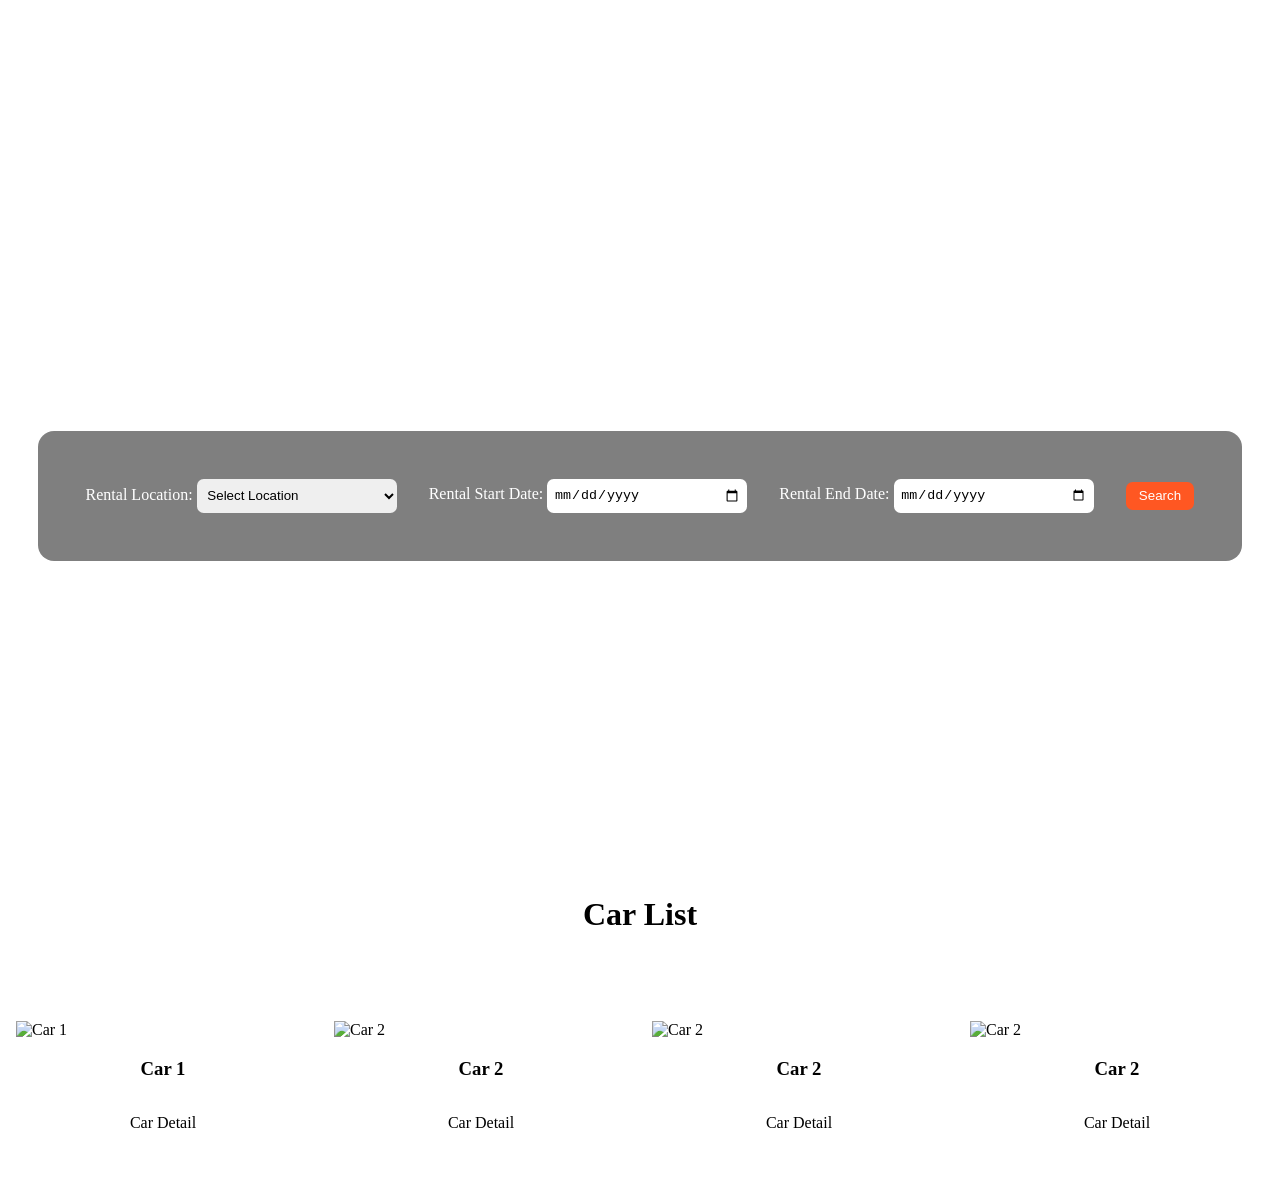
==== tugas/index.html @ 284d4218 "car rental" ====
<!DOCTYPE html>
<html lang="en">

<head>
    <meta charset="UTF-8">
    <meta name="viewport" content="width=device-width, initial-scale=1.0">
    <title>Car Rental</title>
    <link rel="stylesheet" href="style1.css"/>

</head>

<body>
    <div id="search">
        <div class="title">
            <h1>Car Rental</h1>
            <p>Find the perfect car for your next adventure</p>
            <hr>
        </div>
        <div class="form-container">
            <div class="form-group">
                <label for="pickup">Rental Location:</label>
                <select id="pickup" name="pickup">
                    <option value="">Select Location</option>
                    <option value="location1">Yogyakarta</option>
                    <option value="location2">Bali</option>
                </select>
            </div>
            <div class="form-group">
                <label for="pickup-date">Rental Start Date:</label>
                <input type="date" id="pickup-date" name="pickup-date">
            </div>
            <div class="form-group">
                <label for="return-date">Rental End Date:</label>
                <input type="date" id="return-date" name="return-date">
            </div>
            <button type="submit">Search</button>
        </div>
    </div>

    <div class="car-list">
        <h2>Car List</h2>
        <div class="car-item">
            <img src="url" alt="Car 1">
            <h3>Car 1</h3>
            <p>Car Detail</p>
        </div>
        <div class="car-item">
            <img src="url" alt="Car 2">
            <h3>Car 2</h3>
            <p>Car Detail</p>
        </div>
        <div class="car-item">
            <img src="url" alt="Car 2">
            <h3>Car 2</h3>
            <p>Car Detail</p>
        </div>
        <div class="car-item">
            <img src="url" alt="Car 2">
            <h3>Car 2</h3>
            <p>Car Detail</p>
        </div>
    </div>
</body>

</html>
---- tugas/style1.css ----
#search {
    width: 100%;
    height: 50em;
    background-image: url("https://images.unsplash.com/photo-1610809376778-928ee2c3a561?q=80&w=2340&auto=format&fit=crop&ixlib=rb-4.1.0&ixid=M3wxMjA3fDB8MHxwaG90by1wYWdlfHx8fGVufDB8fHx8fA%3D%3D");
    background-size: cover;
    display: flex;
    justify-content: center;
    align-items: center;
    flex-direction: column;
}

body {
    margin: 0;
}

.title {
    color: white;
    text-align: center;
}

.title h1 {
    font-size: 3em;
    margin: 0;
}

.title p {
    font-size: 1.5em;
    margin: 0.5em 0;
}

.title hr {
    width: 50em;
    max-width: 90vw;
    border: 1px solid white;
    margin: 3em auto;
    opacity: 0.5;
}

.form-container {
    background-color: rgba(0, 0, 0, 0.5);
    display: flex;
    justify-content: center;
    align-items: center;
    padding: 3em;
    border-radius: 1em;
    color: white;
    gap: 2em;
}

.form-container select,
.form-container input {
    box-sizing: border-box;
    padding: 0.5em;
    border: none;
    border-radius: 0.5em;
    width: 15em;
    height: 2.5em;
}

.form-container button {
    padding: 0.5em 1em;
    border: none;
    border-radius: 0.5em;
    background-color: #ff5722;
    color: white;
    cursor: pointer;
}

.car-list {
    display: grid;
    grid-template-columns: repeat(auto-fit, minmax(16rem, 1fr));
    gap: 1.5em;
    align-content: center;
    padding: 2em 1em;
    align-items: start;
    max-width: 80rem;
    margin: 0 auto;
}

.car-list h2 {
    font-size: 2em;
    margin: 2em 0;
    grid-column: 1 / -1;
    text-align: center;
}

.car-item {
    display: flex;
    justify-content: center;
    align-items: center;
    flex-direction: column;
    width: min(22rem, 100%);
}

.car-item img {
    width: 100%;
    height: auto;
    object-fit: cover;
}
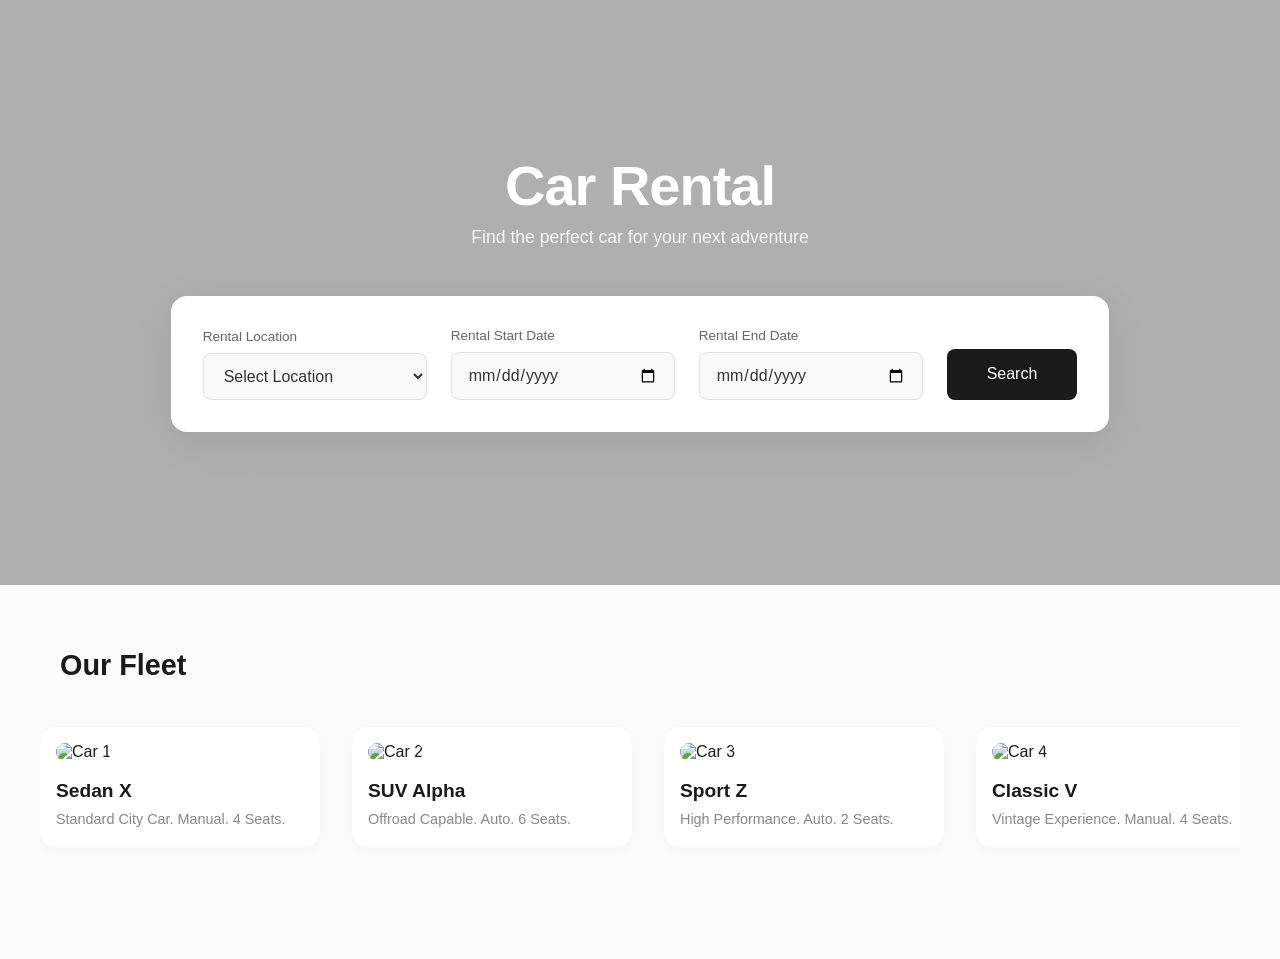
==== commit 52017be4: "modified" ====
--- a/tugas/index.html
+++ b/tugas/index.html
@@ -1,24 +1,20 @@
 <!DOCTYPE html>
 <html lang="en">
-
 <head>
     <meta charset="UTF-8">
     <meta name="viewport" content="width=device-width, initial-scale=1.0">
     <title>Car Rental</title>
     <link rel="stylesheet" href="style1.css"/>
-
 </head>
-
 <body>
     <div id="search">
         <div class="title">
             <h1>Car Rental</h1>
             <p>Find the perfect car for your next adventure</p>
-            <hr>
         </div>
         <div class="form-container">
             <div class="form-group">
-                <label for="pickup">Rental Location:</label>
+                <label for="pickup">Rental Location</label>
                 <select id="pickup" name="pickup">
                     <option value="">Select Location</option>
                     <option value="location1">Yogyakarta</option>
@@ -26,40 +22,46 @@
                 </select>
             </div>
             <div class="form-group">
-                <label for="pickup-date">Rental Start Date:</label>
+                <label for="pickup-date">Rental Start Date</label>
                 <input type="date" id="pickup-date" name="pickup-date">
             </div>
             <div class="form-group">
-                <label for="return-date">Rental End Date:</label>
+                <label for="return-date">Rental End Date</label>
                 <input type="date" id="return-date" name="return-date">
             </div>
             <button type="submit">Search</button>
         </div>
     </div>
 
-    <div class="car-list">
-        <h2>Car List</h2>
-        <div class="car-item">
-            <img src="url" alt="Car 1">
-            <h3>Car 1</h3>
-            <p>Car Detail</p>
-        </div>
-        <div class="car-item">
-            <img src="url" alt="Car 2">
-            <h3>Car 2</h3>
-            <p>Car Detail</p>
-        </div>
-        <div class="car-item">
-            <img src="url" alt="Car 2">
-            <h3>Car 2</h3>
-            <p>Car Detail</p>
-        </div>
-        <div class="car-item">
-            <img src="url" alt="Car 2">
-            <h3>Car 2</h3>
-            <p>Car Detail</p>
+    <div class="car-list-wrapper">
+        <h2>Our Fleet</h2>
+        <div class="car-list">
+            <div class="car-item">
+                <img src="https://images.unsplash.com/photo-1503376712344-652d2f1f3a56?auto=format&fit=crop&w=600&q=80" alt="Car 1">
+                <h3>Sedan X</h3>
+                <p>Standard City Car. Manual. 4 Seats.</p>
+            </div>
+            <div class="car-item">
+                <img src="https://images.unsplash.com/photo-1549317661-bd32c8ce0db2?auto=format&fit=crop&w=600&q=80" alt="Car 2">
+                <h3>SUV Alpha</h3>
+                <p>Offroad Capable. Auto. 6 Seats.</p>
+            </div>
+            <div class="car-item">
+                <img src="https://images.unsplash.com/photo-1552519507-da3b142c6e3d?auto=format&fit=crop&w=600&q=80" alt="Car 3">
+                <h3>Sport Z</h3>
+                <p>High Performance. Auto. 2 Seats.</p>
+            </div>
+            <div class="car-item">
+                <img src="https://images.unsplash.com/photo-1494976388531-d1058494cdd8?auto=format&fit=crop&w=600&q=80" alt="Car 4">
+                <h3>Classic V</h3>
+                <p>Vintage Experience. Manual. 4 Seats.</p>
+            </div>
+            <div class="car-item">
+                <img src="https://images.unsplash.com/photo-1583121274602-3e2820c69888?auto=format&fit=crop&w=600&q=80" alt="Car 5">
+                <h3>Hatchback</h3>
+                <p>Compact & Efficient. Auto. 4 Seats.</p>
+            </div>
         </div>
     </div>
 </body>
-
 </html>
--- a/tugas/style1.css
+++ b/tugas/style1.css
@@ -1,99 +1,169 @@
+* {
+    box-sizing: border-box;
+}
+
+body {
+    margin: 0;
+    font-family: -apple-system, BlinkMacSystemFont, "Segoe UI", Roboto, Helvetica, Arial, sans-serif;
+    background-color: #fbfbfb;
+    color: #1a1a1a;
+}
+
 #search {
     width: 100%;
-    height: 50em;
-    background-image: url("https://images.unsplash.com/photo-1610809376778-928ee2c3a561?q=80&w=2340&auto=format&fit=crop&ixlib=rb-4.1.0&ixid=M3wxMjA3fDB8MHxwaG90by1wYWdlfHx8fGVufDB8fHx8fA%3D%3D");
+    height: 65vh;
+    background-image: linear-gradient(rgba(0, 0, 0, 0.3), rgba(0, 0, 0, 0.3)), url("https://images.unsplash.com/photo-1610809376778-928ee2c3a561?q=80&w=2340&auto=format&fit=crop");
     background-size: cover;
+    background-position: center;
     display: flex;
     justify-content: center;
     align-items: center;
     flex-direction: column;
-}
-
-body {
-    margin: 0;
+    padding: 2em;
 }
 
 .title {
-    color: white;
+    color: #ffffff;
     text-align: center;
+    margin-bottom: 3em;
 }
 
 .title h1 {
-    font-size: 3em;
+    font-size: 3.5em;
+    font-weight: 600;
     margin: 0;
+    letter-spacing: -1px;
 }
 
 .title p {
-    font-size: 1.5em;
-    margin: 0.5em 0;
-}
-
-.title hr {
-    width: 50em;
-    max-width: 90vw;
-    border: 1px solid white;
-    margin: 3em auto;
-    opacity: 0.5;
+    font-size: 1.1em;
+    font-weight: 300;
+    margin: 0.5em 0 0 0;
+    opacity: 0.9;
 }
 
 .form-container {
-    background-color: rgba(0, 0, 0, 0.5);
+    background-color: #ffffff;
     display: flex;
     justify-content: center;
-    align-items: center;
-    padding: 3em;
-    border-radius: 1em;
-    color: white;
-    gap: 2em;
+    align-items: flex-end;
+    padding: 2em;
+    border-radius: 16px;
+    gap: 1.5em;
+    box-shadow: 0 10px 40px rgba(0, 0, 0, 0.08);
+    flex-wrap: wrap;
+}
+
+.form-group {
+    display: flex;
+    flex-direction: column;
+    gap: 0.6em;
+}
+
+.form-group label {
+    font-size: 0.85em;
+    font-weight: 500;
+    color: #666666;
 }
 
 .form-container select,
 .form-container input {
-    box-sizing: border-box;
-    padding: 0.5em;
-    border: none;
-    border-radius: 0.5em;
-    width: 15em;
-    height: 2.5em;
+    padding: 0.8em 1em;
+    border: 1px solid #e0e0e0;
+    background-color: #f9f9f9;
+    border-radius: 8px;
+    width: 14em;
+    font-family: inherit;
+    font-size: 1em;
+    color: #333333;
+    outline: none;
+    transition: border-color 0.2s, background-color 0.2s;
+}
+
+.form-container select:focus,
+.form-container input:focus {
+    border-color: #1a1a1a;
+    background-color: #ffffff;
 }
 
 .form-container button {
-    padding: 0.5em 1em;
+    padding: 0.8em 2.5em;
+    height: 3.2em;
     border: none;
-    border-radius: 0.5em;
-    background-color: #ff5722;
-    color: white;
+    border-radius: 8px;
+    background-color: #1a1a1a;
+    color: #ffffff;
     cursor: pointer;
+    font-family: inherit;
+    font-weight: 500;
+    font-size: 1em;
+    transition: background-color 0.2s, transform 0.2s;
+}
+
+.form-container button:hover {
+    background-color: #333333;
+    transform: translateY(-2px);
+}
+
+.car-list-wrapper {
+    max-width: 1200px;
+    margin: 4em auto;
+}
+
+.car-list-wrapper h2 {
+    font-size: 1.8em;
+    font-weight: 600;
+    margin: 0 0 1em 20px;
+    color: #1a1a1a;
 }
 
 .car-list {
-    display: grid;
-    grid-template-columns: repeat(auto-fit, minmax(16rem, 1fr));
-    gap: 1.5em;
-    align-content: center;
-    padding: 2em 1em;
-    align-items: start;
-    max-width: 80rem;
-    margin: 0 auto;
+    display: flex;
+    gap: 2em;
+    padding: 1em 20px 3em 20px;
+    overflow-x: auto;
+    scroll-behavior: smooth;
+    scroll-snap-type: x mandatory;
 }
 
-.car-list h2 {
-    font-size: 2em;
-    margin: 2em 0;
-    grid-column: 1 / -1;
-    text-align: center;
+.car-list::-webkit-scrollbar {
+    display: none;
 }
 
 .car-item {
-    display: flex;
-    justify-content: center;
-    align-items: center;
-    flex-direction: column;
-    width: min(22rem, 100%);
+    flex: 0 0 auto;
+    width: 280px;
+    background-color: #ffffff;
+    border-radius: 16px;
+    padding: 1em;
+    scroll-snap-align: start;
+    box-shadow: 0 4px 15px rgba(0, 0, 0, 0.03);
+    transition: transform 0.3s, box-shadow 0.3s;
+}
+
+.car-item:hover {
+    transform: translateY(-5px);
+    box-shadow: 0 12px 25px rgba(0, 0, 0, 0.08);
 }
 
 .car-item img {
     width: 100%;
-    height: auto;
+    height: 180px;
     object-fit: cover;
+    border-radius: 12px;
+    margin-bottom: 1.2em;
+}
+
+.car-item h3 {
+    margin: 0;
+    font-size: 1.2em;
+    font-weight: 600;
+    color: #1a1a1a;
+}
+
+.car-item p {
+    margin: 0.5em 0 0 0;
+    font-size: 0.9em;
+    color: #888888;
+    line-height: 1.5;
 }
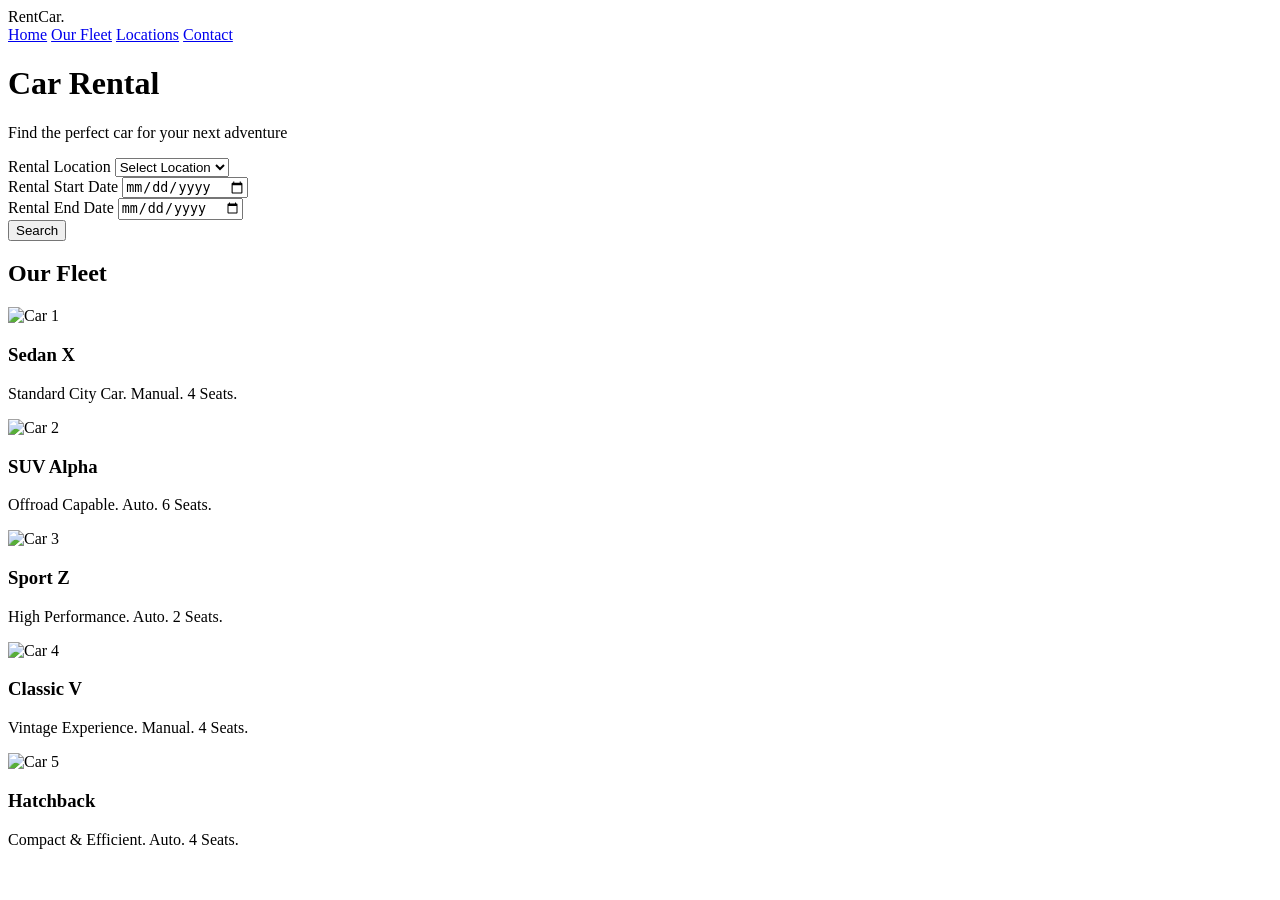
==== commit c4ddaae3: "Update index.html" ====
--- a/tugas/index.html
+++ b/tugas/index.html
@@ -4,9 +4,19 @@
     <meta charset="UTF-8">
     <meta name="viewport" content="width=device-width, initial-scale=1.0">
     <title>Car Rental</title>
-    <link rel="stylesheet" href="style1.css"/>
+    <link rel="stylesheet" href="style.css"/>
 </head>
 <body>
+    <header class="navbar">
+        <div class="logo">RentCar.</div>
+        <nav>
+            <a href="#">Home</a>
+            <a href="#">Our Fleet</a>
+            <a href="#">Locations</a>
+            <a href="#">Contact</a>
+        </nav>
+    </header>
+
     <div id="search">
         <div class="title">
             <h1>Car Rental</h1>
@@ -64,4 +74,4 @@
         </div>
     </div>
 </body>
-</html>+</html>
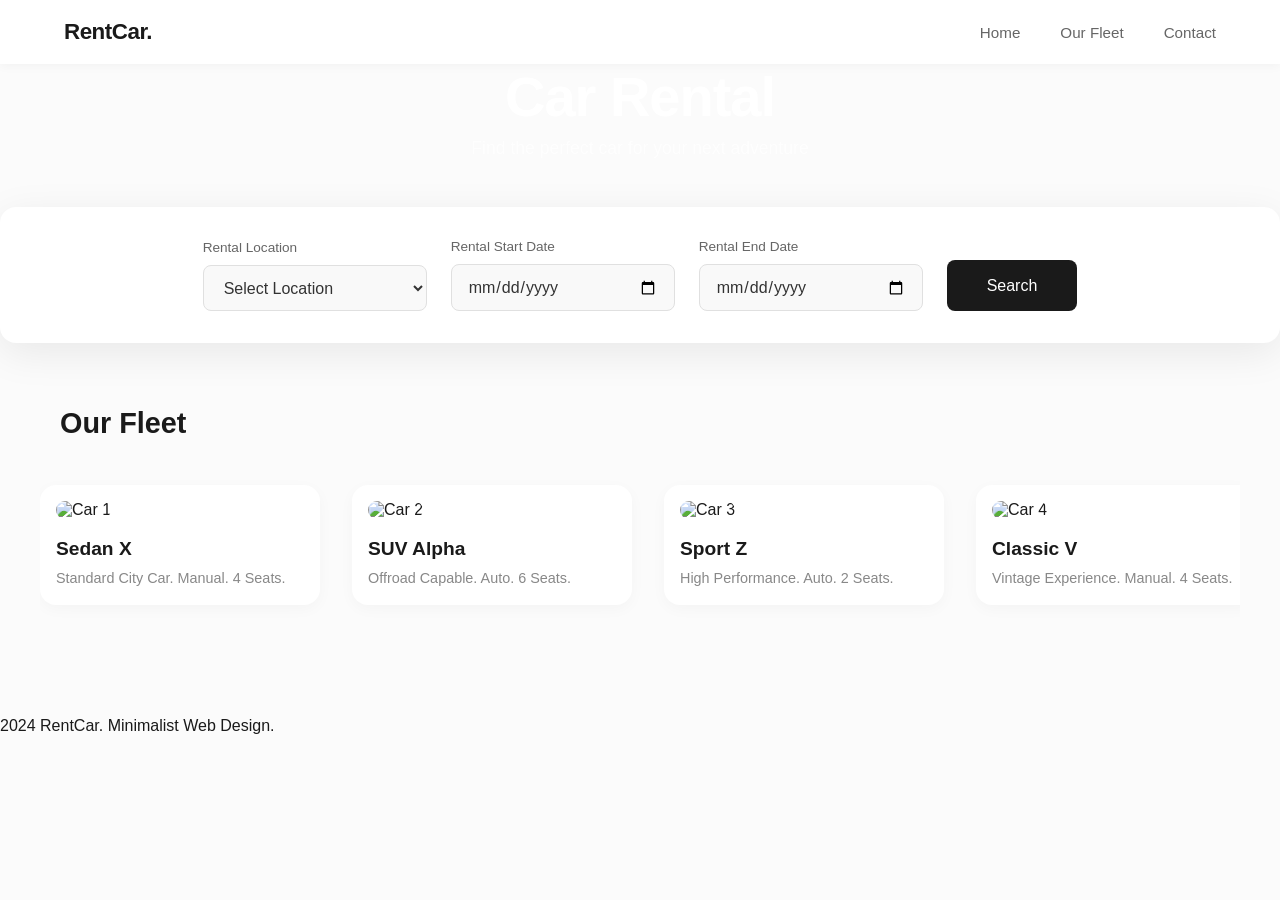
==== commit 8a0f95bc: "Update index.html" ====
--- a/tugas/index.html
+++ b/tugas/index.html
@@ -1,5 +1,5 @@
 <!DOCTYPE html>
-<html lang="en">
+<html lang="id">
 <head>
     <meta charset="UTF-8">
     <meta name="viewport" content="width=device-width, initial-scale=1.0">
@@ -10,40 +10,41 @@
     <header class="navbar">
         <div class="logo">RentCar.</div>
         <nav>
-            <a href="#">Home</a>
-            <a href="#">Our Fleet</a>
-            <a href="#">Locations</a>
-            <a href="#">Contact</a>
+            <a href="#home">Home</a>
+            <a href="#fleet">Our Fleet</a>
+            <a href="#contact">Contact</a>
         </nav>
     </header>
 
-    <div id="search">
-        <div class="title">
-            <h1>Car Rental</h1>
-            <p>Find the perfect car for your next adventure</p>
-        </div>
-        <div class="form-container">
-            <div class="form-group">
-                <label for="pickup">Rental Location</label>
-                <select id="pickup" name="pickup">
-                    <option value="">Select Location</option>
-                    <option value="location1">Yogyakarta</option>
-                    <option value="location2">Bali</option>
-                </select>
+    <div id="home">
+        <div class="hero-content">
+            <div class="title">
+                <h1>Car Rental</h1>
+                <p>Find the perfect car for your next adventure</p>
             </div>
-            <div class="form-group">
-                <label for="pickup-date">Rental Start Date</label>
-                <input type="date" id="pickup-date" name="pickup-date">
+            <div class="form-container">
+                <div class="form-group">
+                    <label for="pickup">Rental Location</label>
+                    <select id="pickup" name="pickup">
+                        <option value="">Select Location</option>
+                        <option value="location1">Yogyakarta</option>
+                        <option value="location2">Bali</option>
+                    </select>
+                </div>
+                <div class="form-group">
+                    <label for="pickup-date">Rental Start Date</label>
+                    <input type="date" id="pickup-date" name="pickup-date">
+                </div>
+                <div class="form-group">
+                    <label for="return-date">Rental End Date</label>
+                    <input type="date" id="return-date" name="return-date">
+                </div>
+                <button type="submit">Search</button>
             </div>
-            <div class="form-group">
-                <label for="return-date">Rental End Date</label>
-                <input type="date" id="return-date" name="return-date">
-            </div>
-            <button type="submit">Search</button>
         </div>
     </div>
 
-    <div class="car-list-wrapper">
+    <div id="fleet" class="car-list-wrapper">
         <h2>Our Fleet</h2>
         <div class="car-list">
             <div class="car-item">
@@ -73,5 +74,9 @@
             </div>
         </div>
     </div>
+
+    <div id="contact" class="footer-simple">
+        <p>2024 RentCar. Minimalist Web Design.</p>
+    </div>
 </body>
 </html>
--- a/tugas/style.css
+++ b/tugas/style.css
@@ -0,0 +1,205 @@
+* {
+    box-sizing: border-box;
+}
+
+body {
+    margin: 0;
+    font-family: -apple-system, BlinkMacSystemFont, "Segoe UI", Roboto, Helvetica, Arial, sans-serif;
+    background-color: #fbfbfb;
+    color: #1a1a1a;
+}
+
+.navbar {
+    display: flex;
+    justify-content: space-between;
+    align-items: center;
+    padding: 1.2em 4em;
+    background-color: #ffffff;
+    box-shadow: 0 2px 10px rgba(0, 0, 0, 0.04);
+    position: sticky;
+    top: 0;
+    z-index: 1000;
+}
+
+.logo {
+    font-size: 1.4em;
+    font-weight: 700;
+    color: #1a1a1a;
+    letter-spacing: -0.5px;
+}
+
+.navbar nav {
+    display: flex;
+    gap: 2.5em;
+}
+
+.navbar nav a {
+    text-decoration: none;
+    color: #666666;
+    font-weight: 500;
+    font-size: 0.95em;
+    transition: color 0.2s;
+}
+
+.navbar nav a:hover {
+    color: #1a1a1a;
+}
+
+#search {
+    width: 100%;
+    height: 65vh;
+    background-image: linear-gradient(rgba(0, 0, 0, 0.3), rgba(0, 0, 0, 0.3)), url("https://images.unsplash.com/photo-1610809376778-928ee2c3a561?q=80&w=2340&auto=format&fit=crop");
+    background-size: cover;
+    background-position: center;
+    display: flex;
+    justify-content: center;
+    align-items: center;
+    flex-direction: column;
+    padding: 2em;
+}
+
+.title {
+    color: #ffffff;
+    text-align: center;
+    margin-bottom: 3em;
+}
+
+.title h1 {
+    font-size: 3.5em;
+    font-weight: 600;
+    margin: 0;
+    letter-spacing: -1px;
+}
+
+.title p {
+    font-size: 1.1em;
+    font-weight: 300;
+    margin: 0.5em 0 0 0;
+    opacity: 0.9;
+}
+
+.form-container {
+    background-color: #ffffff;
+    display: flex;
+    justify-content: center;
+    align-items: flex-end;
+    padding: 2em;
+    border-radius: 16px;
+    gap: 1.5em;
+    box-shadow: 0 10px 40px rgba(0, 0, 0, 0.08);
+    flex-wrap: wrap;
+}
+
+.form-group {
+    display: flex;
+    flex-direction: column;
+    gap: 0.6em;
+}
+
+.form-group label {
+    font-size: 0.85em;
+    font-weight: 500;
+    color: #666666;
+}
+
+.form-container select,
+.form-container input {
+    padding: 0.8em 1em;
+    border: 1px solid #e0e0e0;
+    background-color: #f9f9f9;
+    border-radius: 8px;
+    width: 14em;
+    font-family: inherit;
+    font-size: 1em;
+    color: #333333;
+    outline: none;
+    transition: border-color 0.2s, background-color 0.2s;
+}
+
+.form-container select:focus,
+.form-container input:focus {
+    border-color: #1a1a1a;
+    background-color: #ffffff;
+}
+
+.form-container button {
+    padding: 0.8em 2.5em;
+    height: 3.2em;
+    border: none;
+    border-radius: 8px;
+    background-color: #1a1a1a;
+    color: #ffffff;
+    cursor: pointer;
+    font-family: inherit;
+    font-weight: 500;
+    font-size: 1em;
+    transition: background-color 0.2s, transform 0.2s;
+}
+
+.form-container button:hover {
+    background-color: #333333;
+    transform: translateY(-2px);
+}
+
+.car-list-wrapper {
+    max-width: 1200px;
+    margin: 4em auto;
+}
+
+.car-list-wrapper h2 {
+    font-size: 1.8em;
+    font-weight: 600;
+    margin: 0 0 1em 20px;
+    color: #1a1a1a;
+}
+
+.car-list {
+    display: flex;
+    gap: 2em;
+    padding: 1em 20px 3em 20px;
+    overflow-x: auto;
+    scroll-behavior: smooth;
+    scroll-snap-type: x mandatory;
+}
+
+.car-list::-webkit-scrollbar {
+    display: none;
+}
+
+.car-item {
+    flex: 0 0 auto;
+    width: 280px;
+    background-color: #ffffff;
+    border-radius: 16px;
+    padding: 1em;
+    scroll-snap-align: start;
+    box-shadow: 0 4px 15px rgba(0, 0, 0, 0.03);
+    transition: transform 0.3s, box-shadow 0.3s;
+}
+
+.car-item:hover {
+    transform: translateY(-5px);
+    box-shadow: 0 12px 25px rgba(0, 0, 0, 0.08);
+}
+
+.car-item img {
+    width: 100%;
+    height: 180px;
+    object-fit: cover;
+    border-radius: 12px;
+    margin-bottom: 1.2em;
+}
+
+.car-item h3 {
+    margin: 0;
+    font-size: 1.2em;
+    font-weight: 600;
+    color: #1a1a1a;
+}
+
+.car-item p {
+    margin: 0.5em 0 0 0;
+    font-size: 0.9em;
+    color: #888888;
+    line-height: 1.5;
+}
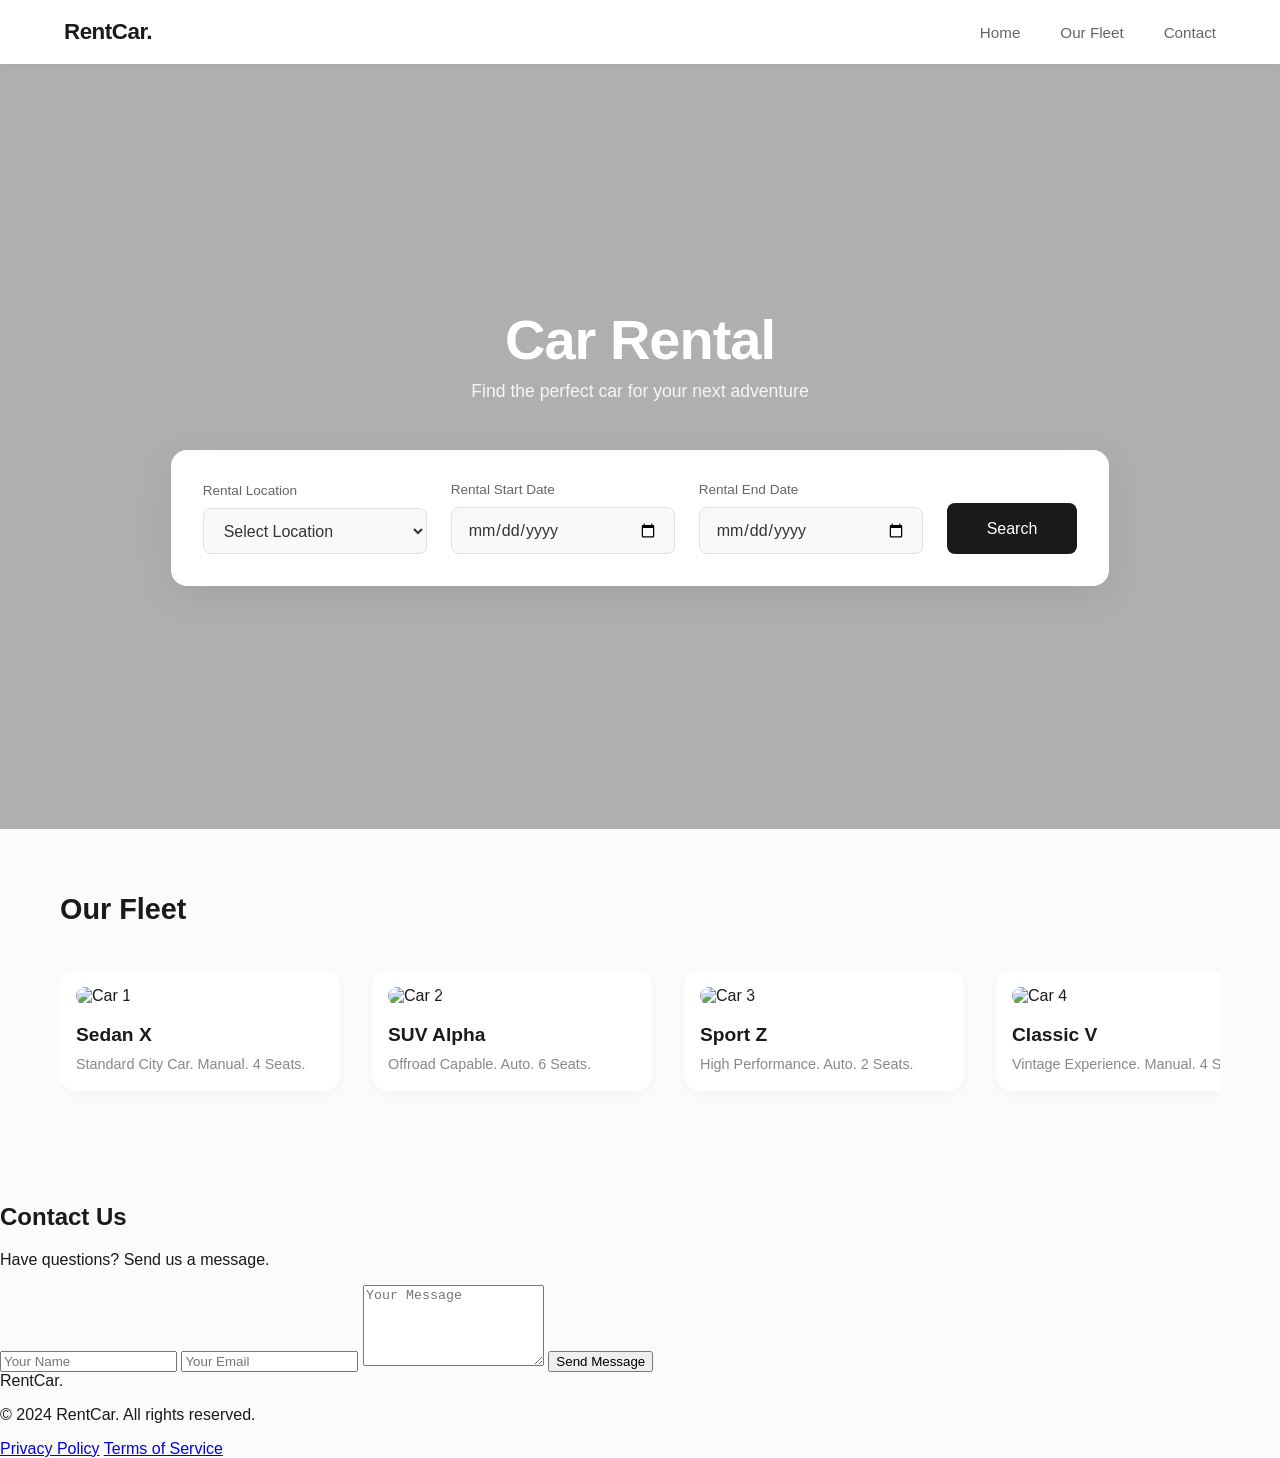
==== commit cf319b5c: "Update index.html" ====
--- a/tugas/index.html
+++ b/tugas/index.html
@@ -75,8 +75,28 @@
         </div>
     </div>
 
-    <div id="contact" class="footer-simple">
-        <p>2024 RentCar. Minimalist Web Design.</p>
+    <div id="contact" class="contact-section">
+        <div class="contact-container">
+            <h2>Contact Us</h2>
+            <p>Have questions? Send us a message.</p>
+            <form class="contact-form">
+                <input type="text" placeholder="Your Name" required>
+                <input type="email" placeholder="Your Email" required>
+                <textarea placeholder="Your Message" rows="5" required></textarea>
+                <button type="submit">Send Message</button>
+            </form>
+        </div>
     </div>
+
+    <footer class="main-footer">
+        <div class="footer-content">
+            <div class="footer-logo">RentCar.</div>
+            <p>&copy; 2024 RentCar. All rights reserved.</p>
+            <div class="footer-links">
+                <a href="#">Privacy Policy</a>
+                <a href="#">Terms of Service</a>
+            </div>
+        </div>
+    </footer>
 </body>
 </html>
--- a/tugas/style.css
+++ b/tugas/style.css
@@ -1,5 +1,6 @@
 * {
     box-sizing: border-box;
+    scroll-behavior: smooth;
 }
 
 body {
@@ -45,17 +46,23 @@
     color: #1a1a1a;
 }
 
-#search {
+#home {
     width: 100%;
-    height: 65vh;
+    height: 85vh;
     background-image: linear-gradient(rgba(0, 0, 0, 0.3), rgba(0, 0, 0, 0.3)), url("https://images.unsplash.com/photo-1610809376778-928ee2c3a561?q=80&w=2340&auto=format&fit=crop");
     background-size: cover;
     background-position: center;
     display: flex;
     justify-content: center;
     align-items: center;
+    padding: 2em;
+}
+
+.hero-content {
+    display: flex;
     flex-direction: column;
-    padding: 2em;
+    align-items: center;
+    width: 100%;
 }
 
 .title {
@@ -88,6 +95,7 @@
     gap: 1.5em;
     box-shadow: 0 10px 40px rgba(0, 0, 0, 0.08);
     flex-wrap: wrap;
+    max-width: 1000px;
 }
 
 .form-group {
@@ -144,19 +152,20 @@
 .car-list-wrapper {
     max-width: 1200px;
     margin: 4em auto;
+    padding: 0 20px;
 }
 
 .car-list-wrapper h2 {
     font-size: 1.8em;
     font-weight: 600;
-    margin: 0 0 1em 20px;
+    margin: 0 0 1em 0;
     color: #1a1a1a;
 }
 
 .car-list {
     display: flex;
     gap: 2em;
-    padding: 1em 20px 3em 20px;
+    padding: 1em 0 3em 0;
     overflow-x: auto;
     scroll-behavior: smooth;
     scroll-snap-type: x mandatory;
@@ -203,3 +212,48 @@
     color: #888888;
     line-height: 1.5;
 }
+
+.footer-simple {
+    padding: 4em 0;
+    text-align: center;
+    border-top: 1px solid #eeeeee;
+    color: #aaaaaa;
+    font-size: 0.9em;
+}
+
+@media (max-width: 992px) {
+    .navbar {
+        padding: 1.2em 2em;
+    }
+    .form-container {
+        gap: 1em;
+        padding: 1.5em;
+    }
+    .form-container select, .form-container input {
+        width: 100%;
+    }
+    .form-group {
+        width: 100%;
+    }
+    .form-container button {
+        width: 100%;
+    }
+}
+
+@media (max-width: 768px) {
+    .navbar {
+        flex-direction: column;
+        gap: 1em;
+        padding: 1em;
+    }
+    .navbar nav {
+        gap: 1.5em;
+    }
+    .title h1 {
+        font-size: 2.5em;
+    }
+    #home {
+        height: auto;
+        padding: 4em 1em;
+    }
+}
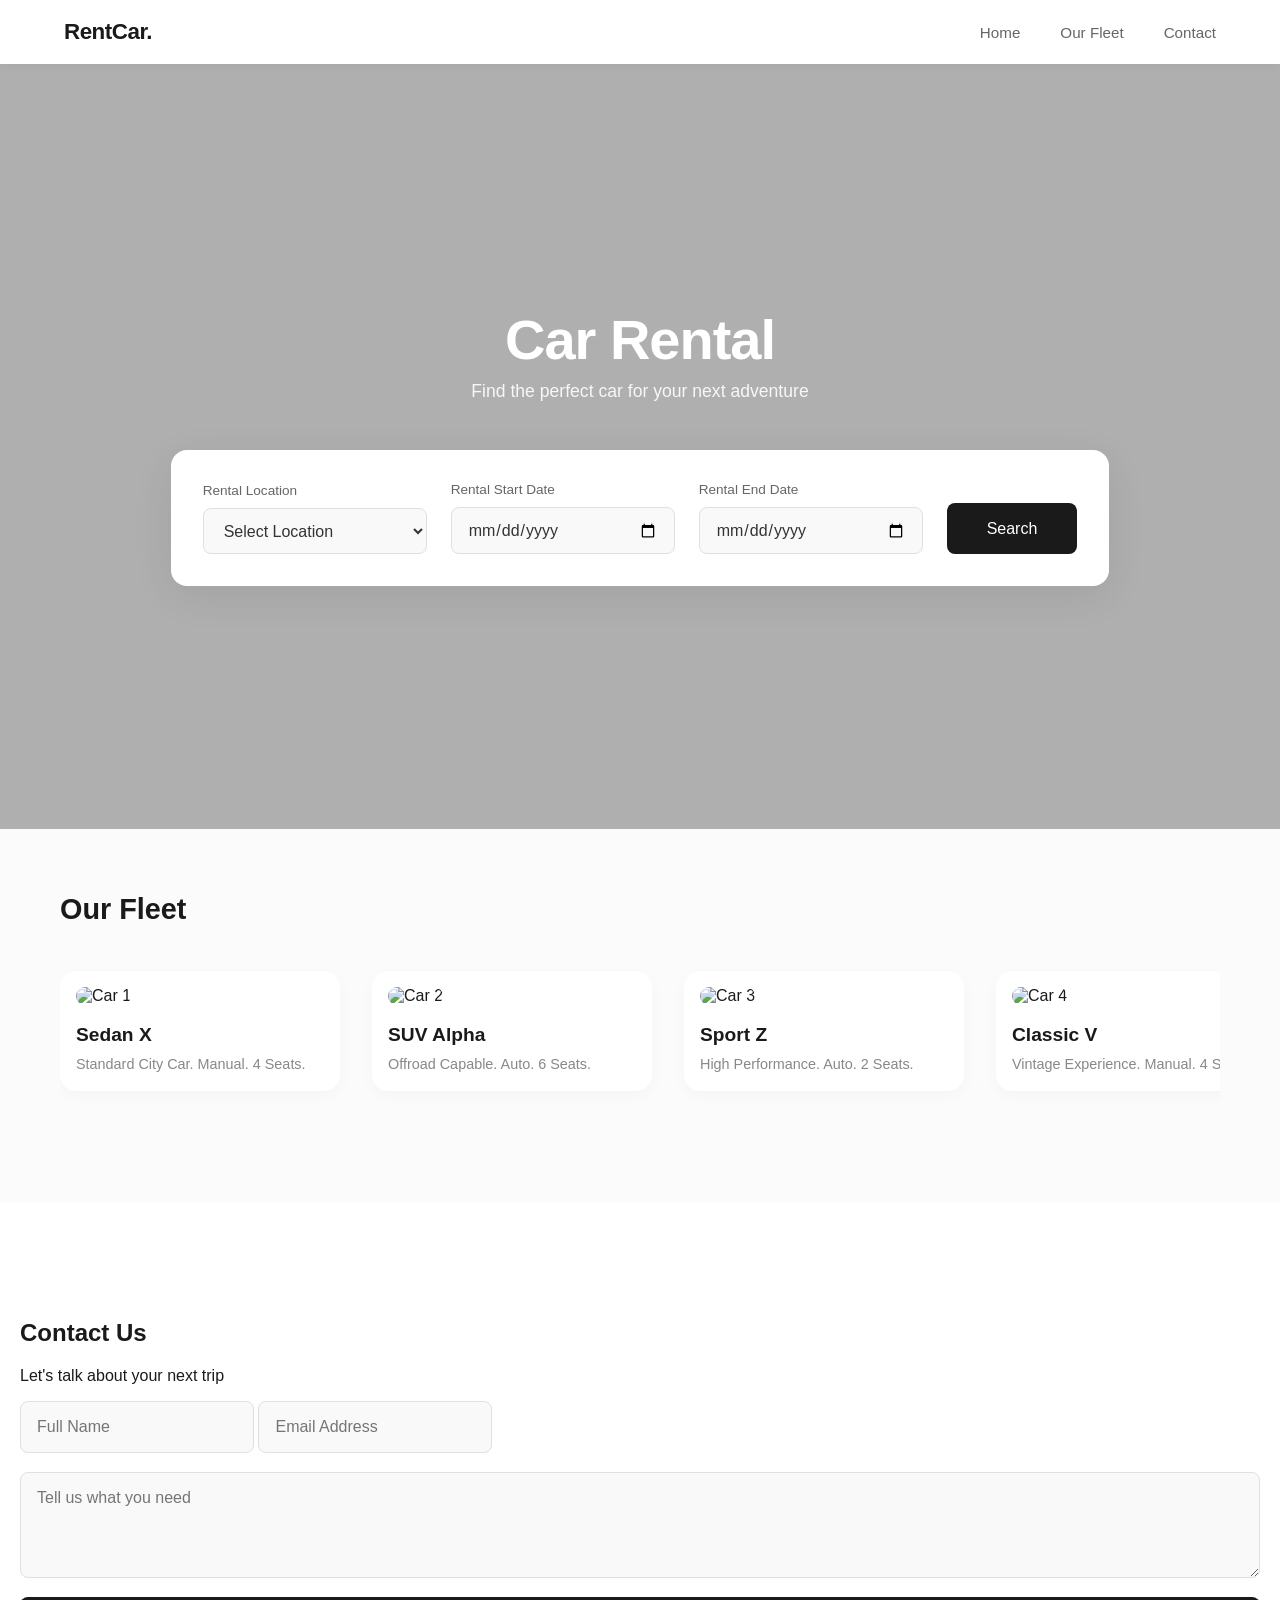
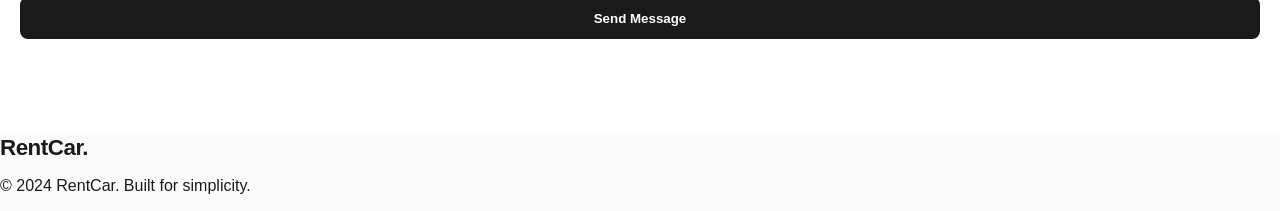
==== commit 56ff5e49: "Update index.html" ====
--- a/tugas/index.html
+++ b/tugas/index.html
@@ -76,26 +76,26 @@
     </div>
 
     <div id="contact" class="contact-section">
-        <div class="contact-container">
-            <h2>Contact Us</h2>
-            <p>Have questions? Send us a message.</p>
+        <div class="contact-card">
+            <div class="contact-header">
+                <h2>Contact Us</h2>
+                <p>Let's talk about your next trip</p>
+            </div>
             <form class="contact-form">
-                <input type="text" placeholder="Your Name" required>
-                <input type="email" placeholder="Your Email" required>
-                <textarea placeholder="Your Message" rows="5" required></textarea>
+                <div class="form-row">
+                    <input type="text" placeholder="Full Name" required>
+                    <input type="email" placeholder="Email Address" required>
+                </div>
+                <textarea placeholder="Tell us what you need" rows="4" required></textarea>
                 <button type="submit">Send Message</button>
             </form>
         </div>
     </div>
 
-    <footer class="main-footer">
-        <div class="footer-content">
-            <div class="footer-logo">RentCar.</div>
-            <p>&copy; 2024 RentCar. All rights reserved.</p>
-            <div class="footer-links">
-                <a href="#">Privacy Policy</a>
-                <a href="#">Terms of Service</a>
-            </div>
+    <footer class="footer">
+        <div class="footer-bottom">
+            <div class="logo">RentCar.</div>
+            <p>&copy; 2024 RentCar. Built for simplicity.</p>
         </div>
     </footer>
 </body>
--- a/tugas/style.css
+++ b/tugas/style.css
@@ -213,12 +213,100 @@
     line-height: 1.5;
 }
 
-.footer-simple {
-    padding: 4em 0;
+.contact-section {
+    background-color: #ffffff;
+    padding: 6em 20px;
+}
+
+.contact-container {
+    max-width: 600px;
+    margin: 0 auto;
     text-align: center;
+}
+
+.contact-container h2 {
+    font-size: 2em;
+    margin-bottom: 0.5em;
+}
+
+.contact-container p {
+    color: #666666;
+    margin-bottom: 2.5em;
+}
+
+.contact-form {
+    display: flex;
+    flex-direction: column;
+    gap: 1.2em;
+}
+
+.contact-form input,
+.contact-form textarea {
+    padding: 1em;
+    border: 1px solid #e0e0e0;
+    background-color: #f9f9f9;
+    border-radius: 8px;
+    font-family: inherit;
+    font-size: 1em;
+    outline: none;
+    transition: border-color 0.2s;
+}
+
+.contact-form input:focus,
+.contact-form textarea:focus {
+    border-color: #1a1a1a;
+}
+
+.contact-form button {
+    padding: 1em;
+    background-color: #1a1a1a;
+    color: #ffffff;
+    border: none;
+    border-radius: 8px;
+    font-weight: 600;
+    cursor: pointer;
+    transition: background-color 0.2s;
+}
+
+.contact-form button:hover {
+    background-color: #333333;
+}
+
+.main-footer {
+    background-color: #ffffff;
+    padding: 4em 4em;
     border-top: 1px solid #eeeeee;
-    color: #aaaaaa;
+}
+
+.footer-content {
+    max-width: 1200px;
+    margin: 0 auto;
+    display: flex;
+    flex-direction: column;
+    align-items: center;
+    gap: 1.5em;
+}
+
+.footer-logo {
+    font-size: 1.2em;
+    font-weight: 700;
+}
+
+.footer-content p {
+    color: #888888;
     font-size: 0.9em;
+    margin: 0;
+}
+
+.footer-links {
+    display: flex;
+    gap: 2em;
+}
+
+.footer-links a {
+    text-decoration: none;
+    color: #666666;
+    font-size: 0.85em;
 }
 
 @media (max-width: 992px) {
@@ -254,6 +342,9 @@
     }
     #home {
         height: auto;
-        padding: 4em 1em;
-    }
-}
+        padding: 6em 1em;
+    }
+    .main-footer {
+        padding: 3em 1em;
+    }
+}
